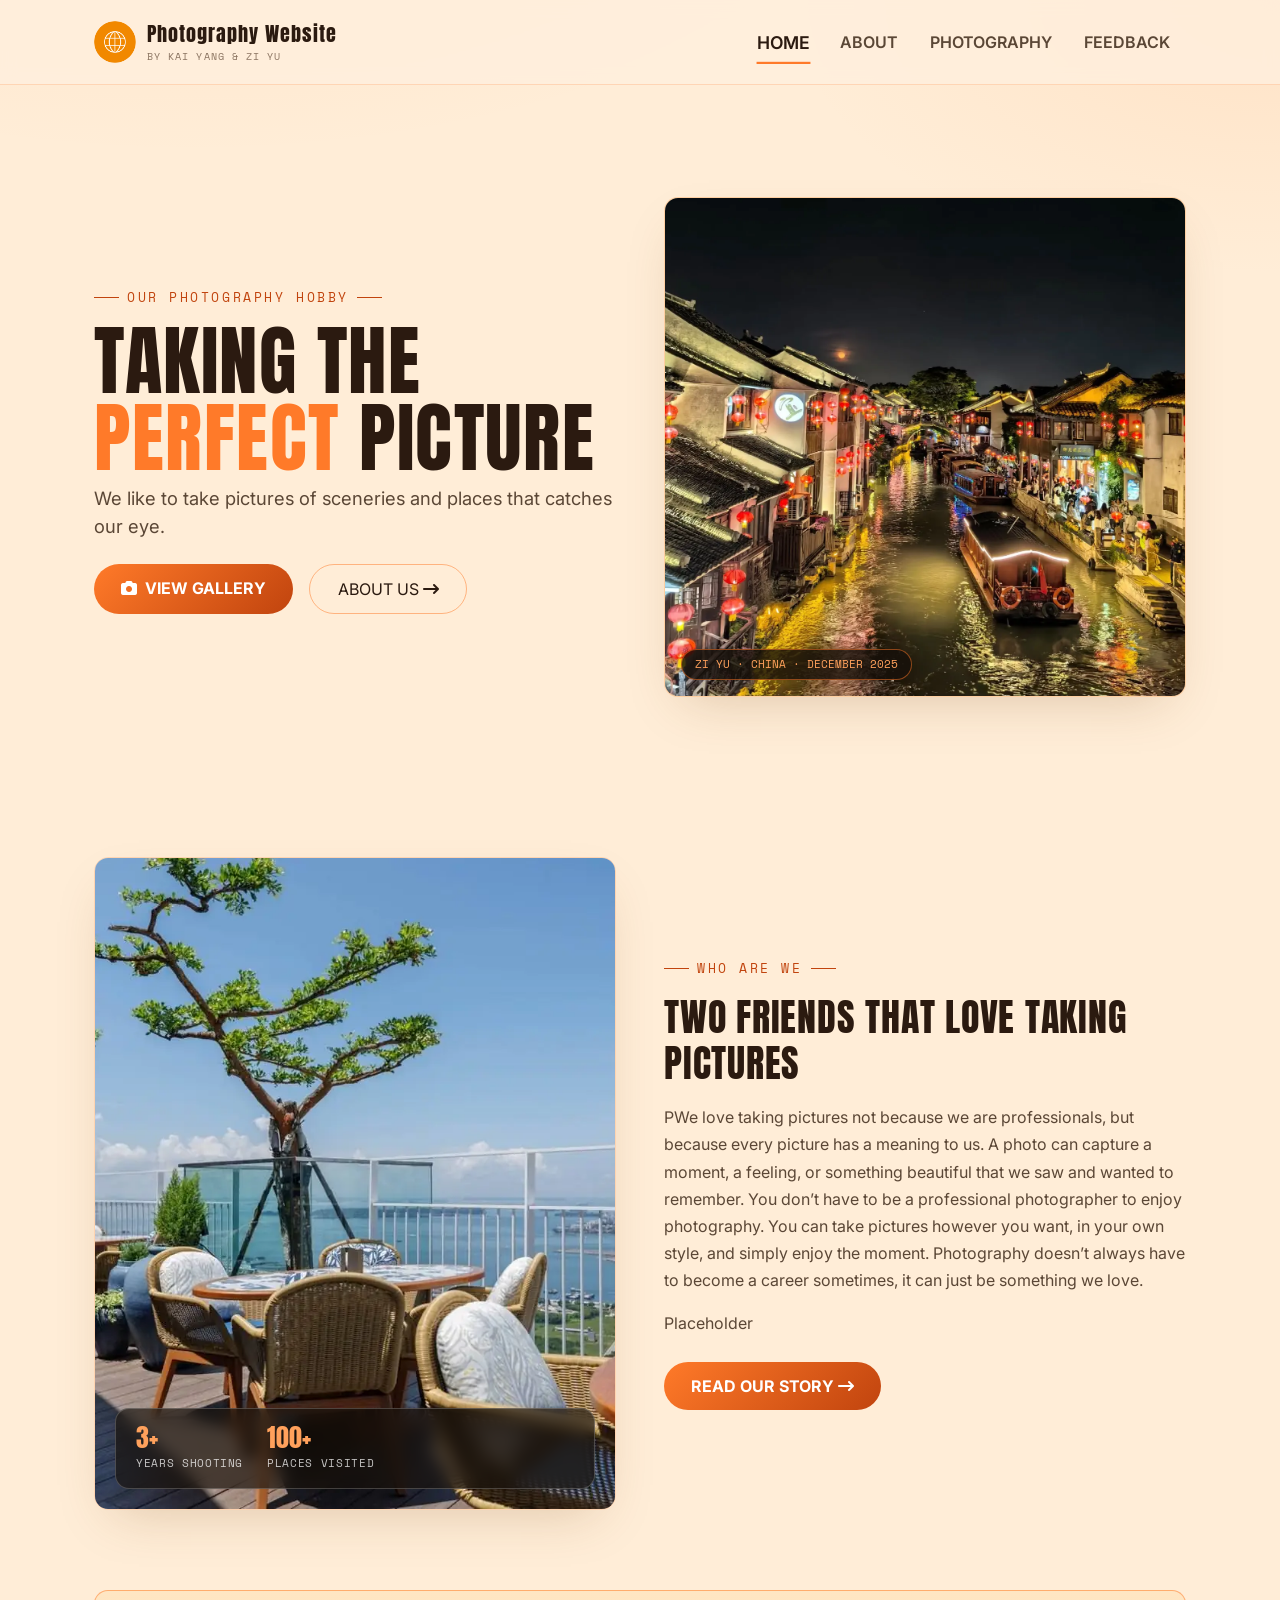
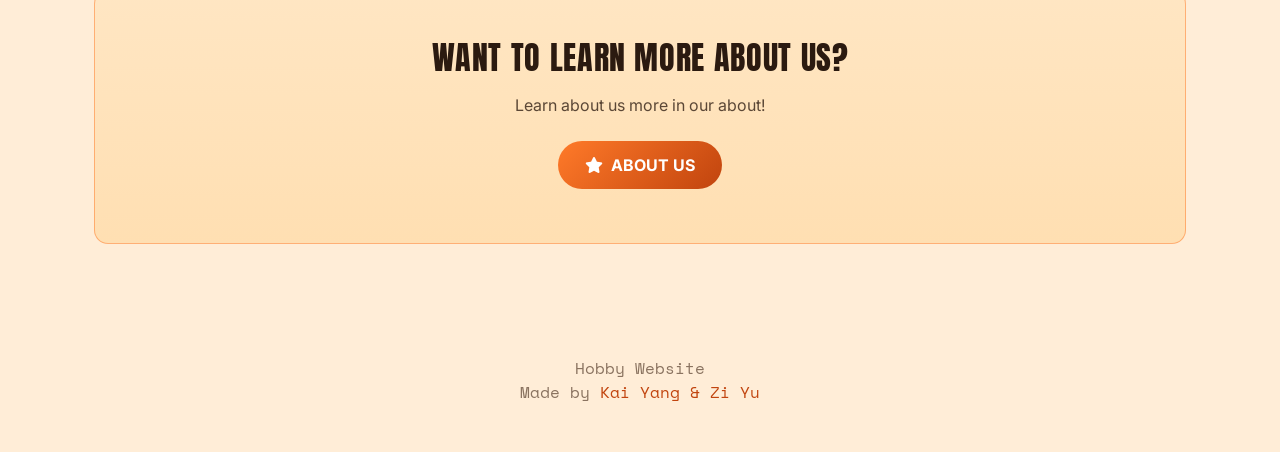
==== index.html @ 24e09120 "Update index.html" ====
<!DOCTYPE html>
<html lang="en">
<head>
<meta charset="UTF-8">
<meta name="viewport" content="width=device-width, initial-scale=1.0">
<title>Photography Website - Home</title>

<link rel="preconnect" href="https://fonts.googleapis.com">
<link href="https://fonts.googleapis.com/css2?family=Anton&family=Inter:wght@400;500;600;700&family=Space+Mono:wght@400;700&display=swap" rel="stylesheet">
<link rel="stylesheet" href="https://cdn.jsdelivr.net/npm/bootstrap@5.3.3/dist/css/bootstrap.min.css">
<link rel="stylesheet" href="https://cdnjs.cloudflare.com/ajax/libs/font-awesome/6.5.1/css/all.min.css">
<link rel="stylesheet" href="css/style.css">
<link rel="icon" href="./images/icon.png">
<script src="https://cdn.jsdelivr.net/npm/bootstrap@5.3.3/dist/js/bootstrap.bundle.min.js"></script>
<script src="./js/main.js"></script>
</head>
<body>
    <nav class="navbar navbar-expand-lg topnav">
        <div class="container">
            <a class="navbar-brand title" href="index.html">
                <img class="nav_logo" src="./images/icon.png" alt="Hobby Website">
                <span>Photography Website<span class="subtitle">by Kai Yang &amp; Zi Yu</span></span>
            </a>
            <button class="navbar-toggler collapsed" type="button" aria-label="Toggle navigation">
                <span></span>
                <span></span>
                <span></span>
            </button>
            <div class="navbar-collapse" id="navMenu">
                <ul class="navbar-nav ms-auto">
                    <li class="nav-item"><a class="nav-link topnav-link" href="index.html">Home</a></li>
                    <li class="nav-item"><a class="nav-link topnav-link" href="about.html">About</a></li>
                    <li class="nav-item"><a class="nav-link topnav-link" href="photography.html">Photography</a></li>
                    <li class="nav-item"><a class="nav-link topnav-link" href="feedback.html">Feedback</a></li>
                </ul>
            </div>
        </div>
    </nav>
    <header class="main">
        <div class="container">
            <div class="row align-items-center g-5">
                <div class="col-lg-6 reveal">
                    <span class="eyebrow">Our photography Hobby</span>
                    <h1 class="main-title">Taking the<br><span class="accent">perfect</span> picture</h1>
                    <p class="intro">We like to take pictures of sceneries and places that catches our eye.</p>
                    <div class="d-flex flex-wrap gap-3 mt-4 justify-content-center justify-content-lg-start">
                        <a href="photography.html" class="btn-glow"><i class="fa-solid fa-camera me-2"></i>View Gallery</a>
                        <a href="about.html" class="btn-outline-glow">About Us <i class="fa-solid fa-arrow-right-long"></i></a>
                    </div>
                </div>
                <div class="col-lg-6 reveal">
                    <div class="main-image" data-tag="Zi Yu &middot; China &middot; December 2025">
                        <img src="./images/Urban/ChineseCanalTown.webp" alt="Chinese Canal Town">
                    </div>
                </div>
            </div>
        </div>
    </header>
    <section class="section" id="about">
        <div class="container">
            <div class="row align-items-center g-5">
                <div class="col-lg-6 order-2 order-lg-1 reveal">
                    <div class="about-photo">
                        <img src="./images/Urban/LavoRestaurantSeaside.webp" alt="Lavo Restraunt Seaside View">
                        <div class="duo-card">
                            <div>
                                <div class="duo-num">3+</div>
                                <div class="duo-label">Years shooting</div>
                            </div>
                            <div>
                                <div class="duo-num">100+</div>
                                <div class="duo-label">Places visited</div>
                            </div>
                        </div>
                    </div>
                </div>
                <div class="col-lg-6 order-1 order-lg-2 reveal">
                    <span class="eyebrow">Who Are We</span>
                    <h2 class="about-heading">Two friends that love taking pictures</h2>
                    <p class="text-dim">PWe love taking pictures not because we are professionals, but because every picture has a meaning to us. A photo can capture a moment, a feeling, or something beautiful that we saw and wanted to remember. You don’t have to be a professional photographer to enjoy photography. You can take pictures however you want, in your own style, and simply enjoy the moment. Photography doesn’t always have to become a career sometimes, it can just be something we love.</p>
                    <p class="text-dim">Placeholder</p>
                    <a href="about.html" class="btn-glow">Read Our Story <i class="fa-solid fa-arrow-right-long"></i></a>
                </div>
            </div>
        </div>
    </section>
    <section class="section pt-0">
        <div class="container">
            <div class="gallery-box p-5 text-center reveal" style="border-color:var(--border-strong)">
                <h2 class="mb-3">Want to learn more about us?</h2>
                <p class="text-dim mb-4">Learn about us more in our about!</p>
                <a href="about.html" class="btn-glow"><i class="fa-solid fa-star me-2"></i>About us</a>
            </div>
        </div>
    </section>
    <div class="credit-line">Hobby Website<br>Made by <span class="accent">Kai Yang &amp; Zi Yu</span></div>
</body>
</html>
---- css/style.css ----
:root{
    --bg:#ffedd7;
    --surface:#ffe6c3;
    --surface-2:#ffdfb2;
    --text:#2b1a10;
    --text-dim:#5b4736;
    --text-faint:#8a7360;
    --orange:#ff7a29;
    --orange-light:#ffa15c;
    --orange-deep:#c1440e;
    --border:rgba(255,122,41,0.22);
    --border-strong:rgba(255,122,41,0.5);
    --shadow:0 20px 50px -20px rgba(120,70,20,.25);
    --radius:14px;
    --ease:cubic-bezier(.2,.8,.2,1);
}

*{
    box-sizing:border-box;
}

::selection{
    background:var(--orange);
    color:#fff;
}

html{
    scroll-behavior:smooth;
}

body{
    background:
        radial-gradient(1200px 600px at 15% -10%, rgba(255,122,41,.10), transparent 60%),
        radial-gradient(900px 500px at 100% 0%, rgba(255,161,92,.14), transparent 55%),
        var(--bg);
    color:var(--text);
    font-family:'Inter',sans-serif;
    min-height:100vh;
    overflow-x:hidden;
}

h1,h2,h3{
    font-family:'Anton',sans-serif;
    text-transform:uppercase;
    letter-spacing:.02em;
}

a{
    color:var(--orange-deep);
    text-decoration:none;
}

a:hover{
    color:var(--orange);
}

.text-dim{
    color:var(--text-dim);
}

.accent{
    color:var(--orange);
    display:inline-block;
    transition:transform 0.3s ease;
}

.accent:hover{
    transform:scale(1.1);
}

.eyebrow{
    font-family:'Space Mono',monospace;
    color:var(--orange-deep);
    font-size:.8rem;
    letter-spacing:.2em;
    text-transform:uppercase;
    display:inline-flex;
    align-items:center;
    gap:.5rem;
    margin-bottom:1rem;
}

.eyebrow::before,
.eyebrow::after{
    content:"";
    width:25px;
    height:1px;
    background:var(--orange-deep);
}

.text-faint{
    color:var(--text-faint);
}

.topnav{
    background:rgba(255, 239, 222, 0.8);
    backdrop-filter:blur(7.5px);
    border-bottom:1px solid var(--border);
    padding:.9rem 0;
    position:sticky;
    top:0;
    z-index:1000;
    transition:box-shadow 0.45s ease;
}

.title{
    display:flex;
    align-items:center;
    gap:.7rem;
    color:var(--text)!important;
    font-family:'Anton',sans-serif;
    letter-spacing:.05em;
}

.subtitle{
    display:block;
    font-family:'Space Mono',monospace;
    font-size:.65rem;
    color:var(--text-faint);
    text-transform:uppercase;
    letter-spacing:.1em;
}

.nav_logo{
    width:42px;
    height:42px;
    object-fit:contain;
    transition:.3s;
    border-radius:50%;
}

.title:hover .nav_logo{
    transform:rotate(10deg) scale(1.05);
}

.topnav-link{
    color:var(--text-dim)!important;
    text-transform:uppercase;
    font-weight:600;
    position:relative;
    padding:.5rem 1rem !important;
}

.topnav-link::after{
    content:"";
    position:absolute;
    left:1rem;
    right:1rem;
    bottom:0;
    height:2px;
    background:var(--orange);
    transform:scaleX(0);
    transform-origin:left;
    transition:.3s;
}

.topnav-link:hover{
    color:var(--text)!important;
}

.topnav-link:hover::after,
.topnav-link.active::after{
    transform:scaleX(1);
}

.topnav-link.active{
    color:var(--text)!important;
    transform:scale(1.1);
}

.navbar-toggler{
    position:relative;
    width:28px;
    height:28px;
    padding:0;
    background:transparent;
    border:none;
    box-shadow:none!important;
    outline:none!important;
}

.navbar-toggler:focus,
.navbar-toggler:active{
    box-shadow:none!important;
    outline:none!important;
}

.navbar-toggler span{
    position:absolute;
    left:0;
    width:100%;
    height:3px;
    background:var(--orange-deep);
    border-radius:999px;
    transition:all .3s var(--ease);
}

.navbar-toggler span:nth-child(1){
    top:5px;
}

.navbar-toggler span:nth-child(2){
    top:12px;
}

.navbar-toggler span:nth-child(3){
    top:19px;
}

.navbar-toggler:not(.collapsed) span:nth-child(1){
    transform:translateY(7px) rotate(45deg);
}

.navbar-toggler:not(.collapsed) span:nth-child(2){
    opacity:0;
}

.navbar-toggler:not(.collapsed) span:nth-child(3){
    transform:translateY(-7px) rotate(-45deg);
}

.main{
    padding:7rem 0 5rem;
}

.container{
    padding-left:1.5rem;
    padding-right:1.5rem;
}

.main-title{
    font-size:clamp(2.8rem,6vw,5rem);
    line-height:1;
}

.intro{
    font-size:1.15rem;
    color:var(--text-dim);
    max-width:35rem;
}

.main-image{
    position:relative;
    overflow:hidden;
    border-radius:var(--radius);
    border:1px solid var(--border);
    box-shadow:var(--shadow);
    text-align:center;
    background:var(--surface);
}

.main-image img{
    width:100%;
    height:auto;
    max-height:70vh;
    object-fit:cover;
    display:block;
    transition:transform 1.2s var(--ease);
}

.main-image:hover img{
    transform:scale(1.05);
}

.main-image::after{
    content:attr(data-tag);
    position:absolute;
    left:1rem;
    bottom:1rem;
    padding:.4rem .8rem;
    background:rgba(23,17,11,.8);
    border:1px solid var(--border-strong);
    border-radius:999px;
    color:var(--orange-light);
    font-family:'Space Mono',monospace;
    text-transform:uppercase;
    font-size:.7rem;
}

.btn-glow{
    background:linear-gradient(135deg,var(--orange),var(--orange-deep));
    color:#fff;
    font-weight:700;
    border:none;
}

.btn-glow:hover{
    transform:translateY(-3px);
    box-shadow:0 12px 30px -8px rgba(255,122,41,.45);
    color:#fff;
}

.btn-outline-glow{
    background:transparent;
    border:1px solid var(--border-strong);
    color:var(--text);
}

.btn-outline-glow:hover{
    background:rgba(255,122,41,.1);
    border-color:var(--orange);
    color:var(--orange-deep);
}

.btn-glow,
.btn-outline-glow{
    display:inline-block;
    padding:.75rem 1.7rem;
    border-radius:999px;
    text-transform:uppercase;
    transition:.3s;
    cursor:pointer;
    position:relative;
    overflow:hidden;
}

.section{
    padding:5rem 0;
}

.gallery-box{
    background:linear-gradient(var(--surface),var(--surface-2));
    border:1px solid var(--border);
    border-radius:var(--radius);
}

.reveal{
    opacity:0;
    transform:translateY(30px);
    transition:.7s;
}

.reveal.in{
    opacity:1;
    transform:translateY(0);
}

.credit-line{
    text-align:center;
    padding:2rem 0 3rem;
    font-family:'Space Mono',monospace;
    color:var(--text-faint);
}

.credit-line .accent{
    color:var(--orange-deep);
    display:inline-block;
    transition:transform 0.3s ease;
}

.credit-line .accent:hover{
    transform:scale(1.05);
}

.ripple{
    position:absolute;
    border-radius:50%;
    background:rgba(255,255,255,.6);
    transform:scale(0);
    animation:ripple-anim .6s ease-out;
    pointer-events:none;
}

.about-text p{
    font-size:1rem;
    color:var(--text-dim);
    line-height:1.7;
}

.about-photo{
    position:relative;
    border-radius:var(--radius);
    overflow:hidden;
    border:1px solid var(--border);
    box-shadow:var(--shadow);
    aspect-ratio:4/5;
    max-width:600px;
    margin:0 auto;
}

.collection-item img,
.photo-card-img-wrap img,
.about-photo img{
    width:100%;
    height:100%;
    object-fit:cover;
    display:block;
}

.about-photo img{
    transition:transform 1s var(--ease);
}

.about-photo:hover img{
    transform:scale(1.05);
}

.duo-card{
    position:absolute;
    left:1.25rem;
    right:1.25rem;
    bottom:1.25rem;
    display:flex;
    gap:1.5rem;
    background:rgba(23,17,11,.65);
    backdrop-filter:blur(8px);
    border:1px solid rgba(255,255,255,.2);
    border-radius:var(--radius);
    padding:1rem 1.25rem;
}

.duo-num{
    font-family:'Anton',sans-serif;
    font-size:1.6rem;
    color:var(--orange-light);
    line-height:1;
}

.duo-label{
    font-family:'Space Mono',monospace;
    font-size:.68rem;
    color:rgba(255,255,255,.75);
    text-transform:uppercase;
    letter-spacing:.06em;
    margin-top:.3rem;
}

.about-heading{
    font-size:clamp(1.8rem,3.2vw,2.4rem);
    margin:0 0 1.1rem;
    color:var(--text);
}

#about .text-dim{
    line-height:1.7;
    margin-bottom:1rem;
}

#about .btn-glow{
    margin-top:.5rem;
}

.collection-toolbar{
    display:flex;
    justify-content:space-between;
    align-items:flex-end;
    flex-wrap:wrap;
    gap:1rem;
    margin-bottom:2rem;
}

.collection-heading{
    margin:0;
    font-size:clamp(2rem,4vw,2.8rem);
}

.collection-grid{
    display:grid;
    grid-template-columns:repeat(4,1fr);
    grid-auto-rows:190px;
    gap:1rem;
}

.collection-item{
    position:relative;
    border-radius:var(--radius);
    overflow:hidden;
    border:1px solid var(--border);
    cursor:pointer;
    transition:box-shadow .3s var(--ease), border-color .3s var(--ease);
}

.collection-item:hover{
    box-shadow:var(--shadow);
    border-color:var(--border-strong);
}

.collection-item-tall{
    grid-row:span 2;
}

.collection-item-wide{
    grid-column:span 2;
}

.collection-item img{
    transition:transform .5s var(--ease);
}

.collection-item:hover img{
    transform:scale(1.08);
}

.collection-caption{
    position:absolute;
    inset:0;
    display:flex;
    align-items:flex-end;
    padding:1.1rem;
    background:linear-gradient(to top, rgba(10,7,4,.82), transparent 60%);
    opacity:0;
    transition:opacity .3s var(--ease);
}

.collection-item:hover .collection-caption{
    opacity:1;
}

.collection-caption-title{
    font-family:'Anton',sans-serif;
    font-size:1rem;
    text-transform:uppercase;
    color:#fff;
}

.collection-caption-sub{
    font-family:'Space Mono',monospace;
    font-size:.68rem;
    color:rgba(255,255,255,.7);
    text-transform:uppercase;
    letter-spacing:.06em;
    margin-top:.2rem;
}

.slide_box{
    position:relative;
    overflow:hidden;
    border-radius:var(--radius);
    border:1px solid var(--border);
    box-shadow:var(--shadow);
}

.slide_row{
    display:flex;
    transition:transform .6s var(--ease);
}

.slide_item{
    flex:0 0 100%;
    position:relative;
    cursor:pointer;
}

.slide_img{
    width:100%;
    height:60vh;
    max-height:520px;
    min-height:280px;
    object-fit:cover;
    display:block;
    transition:transform .8s var(--ease);
}

.slide_item:hover .slide_img{
    transform:scale(1.04);
}

.slide_info{
    position:absolute;
    left:0;
    right:0;
    bottom:0;
    padding:2rem 1.5rem 1.5rem;
    background:linear-gradient(to top, rgba(10,7,4,.85), transparent);
}

.slide_info .big_title{
    font-family:'Anton',sans-serif;
    text-transform:uppercase;
}

.slide_btn{
    position:absolute;
    top:50%;
    transform:translateY(-50%);
    width:46px;
    height:46px;
    border-radius:50%;
    border:1px solid rgba(255,255,255,.35);
    background:rgba(23,17,11,.65);
    color:#fff;
    display:flex;
    align-items:center;
    justify-content:center;
    cursor:pointer;
    transition:.25s;
    z-index:5;
}

.slide_btn:hover{
    background:var(--orange);
    color:#fff;
    border-color:var(--orange);
    transform:translateY(-50%) scale(1.08);
}

.prev_btn{ left:1rem; }
.next_btn{ right:1rem; }

.dot_row{
    display:flex;
    justify-content:center;
    gap:.5rem;
    margin-top:1rem;
}

.dot_item{
    width:10px;
    height:10px;
    border-radius:50%;
    border:none;
    background:var(--border-strong);
    cursor:pointer;
    transition:.25s;
    padding:0;
}

.dot_item.active{
    background:var(--orange);
    width:26px;
    border-radius:999px;
}

.ratings-box{
    background:linear-gradient(var(--surface),var(--surface-2));
    border:1px solid var(--border);
    border-radius:var(--radius);
    padding:1.75rem 2rem;
}

.ratings-count{
    font-family:'Space Mono',monospace;
    font-size:.85rem;
    color:var(--text-dim);
    margin-bottom:1.1rem;
}

.ratings-count span{
    color:var(--orange-deep);
    font-weight:700;
}

.rating-chart-row{
    display:flex;
    align-items:center;
    gap:.75rem;
    margin-bottom:.6rem;
}

.rating-chart-label{
    width:52px;
    flex-shrink:0;
    font-family:'Space Mono',monospace;
    font-size:.78rem;
    color:var(--text-dim);
    text-align:right;
}

.rating-chart-track{
    flex:1;
    height:12px;
    background:rgba(255,122,41,.14);
    border-radius:999px;
    overflow:hidden;
}

.rating-chart-fill{
    height:100%;
    background:linear-gradient(90deg,var(--orange-deep),var(--orange));
    border-radius:999px;
    width:0%;
    transition:width .6s var(--ease);
}

.rating-chart-count{
    width:24px;
    flex-shrink:0;
    font-family:'Space Mono',monospace;
    font-size:.78rem;
    color:var(--text-faint);
}

.ratings-empty{
    color:var(--text-faint);
    font-size:.9rem;
    font-style:italic;
}

.ratings-header{
    display:flex;
    justify-content:space-between;
    align-items:center;
    gap:1rem;
    flex-wrap:wrap;
    margin-bottom:1.1rem;
}

.ratings-header .ratings-count{
    margin-bottom:0;
}

.ratings-anim{
    overflow:hidden;
    max-height:0;
    opacity:0;
    transition:max-height .6s var(--ease), opacity .45s ease;
}

.clear-ratings-btn{
    display:inline-flex;
    align-items:center;
    padding:.4rem .9rem;
    border-radius:999px;
    border:1px solid var(--border-strong);
    background:transparent;
    color:var(--text-faint);
    font-family:'Space Mono',monospace;
    font-size:.7rem;
    text-transform:uppercase;
    letter-spacing:.06em;
    cursor:pointer;
    transition:.25s, max-height .3s var(--ease), opacity .45s ease;
    flex-shrink:0;
    overflow:hidden;
    max-height:0;
    opacity:0;
    padding-top:0;
    padding-bottom:0;
    border-width:0;
    pointer-events:none;
}

.clear-ratings-btn:hover{
    background:rgba(255,122,41,.1);
    border-color:var(--orange);
    color:var(--orange-deep);
}

.clear-ratings-btn:active{
    transform:scale(.97);
}

.clear-ratings-btn.is-visible{
    max-height:44px;
    opacity:1;
    padding-top:.4rem;
    padding-bottom:.4rem;
    border-width:1px;
    pointer-events:auto;
}

.filter-row{
    display:flex;
    flex-wrap:wrap;
    justify-content:center;
    gap:.6rem;
}

.filter-btn{
    padding:.55rem 1.3rem;
    border-radius:999px;
    border:1px solid var(--border-strong);
    background:transparent;
    color:var(--text-dim);
    font-family:'Space Mono',monospace;
    font-size:.75rem;
    text-transform:uppercase;
    letter-spacing:.08em;
    cursor:pointer;
    transition:transform .25s var(--ease), background .25s var(--ease), border-color .25s var(--ease), color .25s var(--ease);
    position:relative;
    overflow:hidden;
}

.filter-btn:hover{
    background:rgba(255,122,41,.1);
    border-color:var(--orange);
    color:var(--orange-deep);
    transform:translateY(-2px);
}

.filter-btn:active{
    transform:translateY(0) scale(.96);
}

.filter-btn.active{
    background:linear-gradient(135deg,var(--orange),var(--orange-deep));
    border-color:var(--orange);
    color:#fff;
    transform:scale(1.05);
}

#galleryGrid > .col-sm-6{
    transition:opacity .35s var(--ease), transform .35s var(--ease);
}

#galleryGrid > .col-sm-6.filter-hide{
    opacity:0;
    transform:scale(.85);
}

#galleryGrid > .col-sm-6.filter-hidden{
    display:none;
}

.photo-grid-title{
    margin-bottom:2rem;
}

.photo-card{
    background:var(--surface);
    border:1px solid var(--border);
    border-radius:var(--radius);
    overflow:hidden;
    cursor:pointer;
    transition:transform .3s var(--ease), box-shadow .3s var(--ease), border-color .3s var(--ease);
    height:100%;
}

.photo-card:hover{
    transform:translateY(-6px);
    box-shadow:var(--shadow);
    border-color:var(--border-strong);
}

.photo-card-img-wrap{
    position:relative;
    aspect-ratio:4/3;
    overflow:hidden;
}

.photo-card-img-wrap img{
    transition:transform .5s var(--ease);
}

.photo-card:hover .photo-card-img-wrap img{
    transform:scale(1.08);
}

.photo-card-body{
    padding:1rem 1.1rem 1.1rem;
}

.photo-card-title{
    font-family:'Anton',sans-serif;
    font-size:1.02rem;
    letter-spacing:.02em;
    margin-bottom:.15rem;
}

.photo-card-sub{
    font-family:'Space Mono',monospace;
    font-size:.72rem;
    color:var(--text-faint);
}

.star-row{
    display:flex;
    align-items:center;
    gap:.3rem;
    margin-top:.7rem;
    padding-top:.7rem;
    border-top:1px dashed var(--border);
}

.star-row i{
    color:rgba(255,122,41,.32);
    cursor:pointer;
    font-size:1.05rem;
    transition:.2s;
}

.star-row i:hover{
    transform:scale(1.25);
    color:var(--orange-light);
}

.star-row i.filled{
    color:var(--orange);
}

.star-row .rating-note{
    margin-left:.35rem;
    font-family:'Space Mono',monospace;
    font-size:.68rem;
    color:var(--text-faint);
}

.popup-dialog{
    width:fit-content;
    max-width:90vw;
}

.popup-content{
    background:var(--surface);
    border:1px solid var(--border-strong);
    border-radius:var(--radius);
    color:var(--text);
    overflow:hidden;
    min-width:min(320px,90vw);
}

.popup-img-wrap{
    position:relative;
}

.popup-img-wrap img {
    width:auto;
    height:auto;
    max-height:65vh;
    object-fit:cover;
    display:block;
    margin:0 auto;
}

.popup-close{
    position:absolute;
    top:.9rem;
    right:.9rem;
    width:38px;
    height:38px;
    border-radius:50%;
    border:none;
    background:rgba(10,7,4,.6);
    color:#fff;
    display:flex;
    align-items:center;
    justify-content:center;
    cursor:pointer;
    font-size:1.1rem;
    transition:.25s;
}

.popup-close:hover{
    background:var(--orange);
    color:#fff;
}

.popup-body{
    padding:1.5rem 1.75rem 1.75rem;
}

.popup-location{
    font-family:'Space Mono',monospace;
    color:var(--orange-deep);
    font-size:.78rem;
    letter-spacing:.14em;
    text-transform:uppercase;
    display:flex;
    align-items:center;
    gap:.4rem;
    margin-bottom:.6rem;
}

.popup-title{
    font-family:'Anton',sans-serif;
    font-size:1.7rem;
    text-transform:uppercase;
    margin-bottom:.6rem;
}

.popup-desc{
    color:var(--text-dim);
    font-size:.95rem;
    line-height:1.6;
    margin-bottom:1.1rem;
    padding-bottom:1.1rem;
    border-bottom:1px solid var(--border);
}

.popup-meta{
    display:flex;
    justify-content:space-between;
    font-family:'Space Mono',monospace;
    font-size:.78rem;
    color:var(--text-faint);
}

.popup-location-row{
    display:flex;
    flex-wrap:wrap;
    justify-content:space-between;
    align-items:center;
    gap:.5rem;
    margin-bottom:.6rem;
}

.popup-location-row .popup-location{
    margin-bottom:0;
    min-width:0;
    overflow:hidden;
    text-overflow:ellipsis;
    white-space:nowrap;
}

.popup-maps-link{
    display:inline-flex;
    align-items:center;
    gap:.35rem;
    font-family:'Space Mono',monospace;
    font-size:.72rem;
    text-transform:uppercase;
    letter-spacing:.06em;
    color:var(--orange-deep);
    border:1px solid var(--border-strong);
    border-radius:999px;
    padding:.3rem .7rem;
    transition:.25s;
    flex-shrink:0;
    white-space:nowrap;
}

.popup-maps-link:hover{
    background:rgba(255,122,41,.1);
    border-color:var(--orange);
    color:var(--orange);
}

.modal-backdrop.show{
    opacity:1;
    background:rgba(20,12,6,.78);
    backdrop-filter:blur(10px);
    -webkit-backdrop-filter:blur(10px);
}

.modal-dialog.popup-dialog{
    margin-right:auto !important;
    margin-left:auto !important;
}

.form-label{
    font-family:'Space Mono',monospace;
    font-size:.72rem;
    letter-spacing:.12em;
    text-transform:uppercase;
    color:var(--text-dim);
    margin-bottom:.5rem;
    display:block;
}

.form-control{
    background:#ffffff;
    border:1px solid var(--border);
    color:var(--text);
    border-radius:10px;
    padding:.75rem 1rem;
    width:100%;
}

.form-control::placeholder{
    color:var(--text-faint);
}

.form-control:focus{
    outline:none;
    border-color:var(--orange);
    box-shadow:0 0 0 .2rem rgba(255,122,41,.18);
}

.form-control.is-invalid{
    border-color:#d9483c;
}

.form-control.is-valid{
    border-color:#2f9e5c;
}

.field-error{
    display:none;
    color:#d9483c;
    font-size:.82rem;
    margin-top:.4rem;
}

.field-error.show{
    display:block;
}

.dropdown-box{
    position:relative;
}

.dropdown-btn{
    width:100%;
    text-align:left;
    background:#ffffff;
    border:1px solid var(--border);
    color:var(--text-faint);
    border-radius:10px;
    padding:.75rem 1rem;
    display:flex;
    justify-content:space-between;
    align-items:center;
    cursor:pointer;
}

.dropdown-btn.filled{
    color:var(--text);
}

.dropdown-btn i{
    transition:.25s;
    color:var(--orange-deep);
}

.dropdown-btn.is-invalid{
    border-color:#d9483c;
}

.dropdown-btn.is-valid{
    border-color:#2f9e5c;
}

.dropdown-box.open .dropdown-btn i{
    transform:rotate(90deg);
}

.dropdown-menu{
    position:absolute;
    left:0;
    right:0;
    top:calc(100% + .4rem);
    background:var(--surface-2);
    border:1px solid var(--border-strong);
    border-radius:10px;
    box-shadow:var(--shadow);
    overflow:hidden;
    z-index:20;
    display:block;
    opacity:0;
    visibility:hidden;
    pointer-events:none;
    transform:translateY(-10px);
    transition:opacity .3s ease, transform .3s ease, visibility .3s ease;
}

.dropdown-box.open .dropdown-menu{
    opacity:1;
    visibility:visible;
    pointer-events:auto;
    transform:translateY(0);
}

.dropdown-item{
    padding:.7rem 1rem;
    cursor:pointer;
    font-size:.92rem;
    transition:.2s;
}

.dropdown-item:hover{
    background:rgba(255,122,41,.16);
    color:var(--orange-deep);
}

.dropdown-item.selected{
    color:var(--orange-deep);
    font-weight:600;
}

.dropdown-others{
    overflow:hidden;
    max-height:0;
    opacity:0;
    transform:translateY(-6px);
    transition:max-height .4s var(--ease), opacity .35s ease, transform .35s var(--ease), margin-top .4s var(--ease);
    margin-top:0;
    padding:.25rem;
    margin-left:-.25rem;
    margin-right:-.25rem;
    width:calc(100% + .5rem);
}

.dropdown-others.is-visible{
    max-height:90px;
    opacity:1;
    transform:translateY(0);
    margin-top:.6rem;
}

#fbTopicOther:invalid{
    box-shadow:none;
    border-color:var(--border);
}

#fbTopicOther.is-valid:focus{
    box-shadow:0 0 0 .2rem rgba(47,158,92,.18);
    border-color:#2f9e5c;
}

#fbTopicOther.is-valid{
    border-color:#2f9e5c;
}

#fbTopicOther:focus:invalid{
    border-color:var(--orange);
    box-shadow:0 0 0 .2rem rgba(255,122,41,.18);
}

.rating-picker{
    display:flex;
    gap:.5rem;
}

.rating-picker i{
    font-size:1.8rem;
    color:rgba(255,122,41,.3);
    cursor:pointer;
    transition:.2s;
}

.rating-picker i:hover{
    color:var(--orange-light);
    transform:scale(1.2);
}

.rating-picker i.filled{
    color:var(--orange);
}

#fbMessage{
    min-height:17.5vh;
}

.row.justify-content-center > .col-lg-7{
    min-width:0;
}

.ticket{
    background:linear-gradient(var(--surface),var(--surface-2));
    border:1px dashed var(--border-strong);
    border-radius:var(--radius);
    padding:2.5rem;
    min-width:0;
    width:95%;
    margin: 5% auto 5% auto;
}

.ticket-stamp{
    display:inline-flex;
    align-items:center;
    justify-content:center;
    width:86px;
    height:86px;
    border:3px solid var(--orange);
    border-radius:50%;
    transform:rotate(-12deg);
    color:var(--orange-deep);
    font-family:'Anton',sans-serif;
    font-size:.9rem;
    text-align:center;
    line-height:1.1;
}

.detail-table{
    width:100%;
    max-width:100%;
    min-width:0;
    table-layout:fixed;
    border-collapse:collapse;
    border-spacing:0;
}

.detail-table td{
    padding:.4rem 0;
    font-size:.92rem;
    vertical-align:top;
    line-height:1.4;
    min-width:0;
    overflow-wrap:anywhere;
}

.detail-table .detail-icon{
    width:1.2rem;
    color:var(--orange-deep);
    padding-right:.6rem;
}

.detail-table .detail-label{
    color:var(--text-faint);
    font-family:'Space Mono',monospace;
    font-size:.7rem;
    text-transform:uppercase;
    letter-spacing:.1em;
    width:6.5rem;
    padding-right:.6rem;
    white-space:nowrap;
}

.lost-wrap{
    padding:6rem 0 5rem;
    text-align:center;
}

.polaroid{
    display:inline-block;
    background:#fff8ec;
    border:1px solid var(--border);
    border-radius:6px;
    padding:1rem 1rem 2.2rem;
    box-shadow:var(--shadow);
    transform:rotate(-6deg);
    transition:transform .4s var(--ease);
    margin-bottom:2.5rem;
}

.polaroid:hover{
    transform:rotate(-2deg) scale(1.03);
}

.polaroid-frame{
    width:220px;
    height:220px;
    background:linear-gradient(135deg, var(--surface-2), var(--surface));
    border:1px dashed var(--border-strong);
    border-radius:4px;
    display:flex;
    align-items:center;
    justify-content:center;
    color:var(--orange);
    position:relative;
    overflow:hidden;
}

.polaroid-frame i{
    font-size:3.5rem;
    opacity:.5;
}

.polaroid-caption{
    font-family:'Space Mono',monospace;
    font-size:.75rem;
    color:var(--text-faint);
    text-transform:uppercase;
    letter-spacing:.08em;
    margin-top:1rem;
    text-align:center;
}

.lost-title{
    font-size:clamp(2.2rem,5vw,3.4rem);
    line-height:1.05;
    margin-bottom:1rem;
}

.lost-sub{
    font-size:1.1rem;
    color:var(--text-dim);
    max-width:32rem;
    margin:0 auto 2.5rem;
}

@keyframes ripple-anim{
    to{
        transform:scale(3.2);
        opacity:0;
    }
}

@media (prefers-reduced-motion:reduce){
    *{
        animation-duration:.001ms!important;
        transition-duration:.001ms!important;
        scroll-behavior:auto!important;
    }
}

@media (min-width:992px){
    .popup-dialog{
        max-width:80vw;
    }

    .ticket{
        max-width:45%;
        margin: 1% auto 1% auto;
    }
}

@media (max-width:992px){
    .main{
        padding:5rem 0 3rem;
        text-align:center;
    }

    .intro{
        margin:auto;
        max-width:25rem;
    }

    .section{
        padding:3rem 0;
    }

    .main-image img{
        height:280px;
    }

    .slide_img{
        height:45vh;
    }

    .popup-title{
        font-size:1.35rem;
    }

    .navbar-collapse {
        position:fixed;
        top:0;
        left:0;
        width:100%;
        height:100dvh;
        max-height:100dvh;
        display:flex !important;
        flex-direction:column;
        justify-content:flex-start;
        align-items:center;
        padding-top:110px;
        overflow-y:auto;
        -webkit-overflow-scrolling:touch;
        background:
            radial-gradient(1200px 600px at 15% -10%, rgba(255,122,41,.10), transparent 60%),
            radial-gradient(900px 500px at 100% 0%, rgba(255,161,92,.14), transparent 55%),
            var(--bg);
        opacity:0;
        visibility:hidden;
        pointer-events:none;
        transition:opacity .2s ease, visibility .2s ease;
        z-index:999;
    }

    .navbar-collapse.open {
        opacity:1;
        visibility:visible;
        pointer-events:auto;
    }

    .navbar-collapse.collapse {
        display:flex !important;
    }

    .collapsing {
        height:100vh !important;
        display:flex !important;
        flex-direction:column;
        opacity:0;
        visibility:hidden;
        pointer-events:none;
        transition:none !important;
    }

    .navbar-nav {
        width:100%;
        align-items:center;
        gap:1.5rem;
    }

    .navbar-nav .nav-item {
        width:100%;
        text-align:center;
    }

    .navbar-nav .topnav-link {
        display:inline-block;
        font-size:1.6rem;
        padding:.75rem 2rem !important;
    }

    .title,
    .navbar-toggler {
        position:relative;
        z-index:1001;
    }

    .duo-card{
        flex-direction:column;
        gap:.6rem;
    }

    #about{
        text-align:center;
    }

    #about .eyebrow{
        justify-content:center;
    }

    #about .about-photo{
        margin:0 auto 2rem;
    }

    .collection-toolbar{
        justify-content:center;
        text-align:center;
        flex-direction:column;
        align-items:center;
    }

    .collection-toolbar .eyebrow{
        justify-content:center;
    }

    .collection-grid{
        grid-template-columns:repeat(2,1fr);
        grid-auto-rows:160px;
    }

    .collection-item-wide{
        grid-column:span 2;
    }

    .collection-item-tall{
        grid-column:span 2;
        grid-row:span 2;
    }
}

@media (max-width:400px){
    .btn-glow,
    .btn-outline-glow{
        padding:.6rem 1.1rem;
        font-size:.9rem;
    }

    .ticket .btn-glow,
    .ticket .btn-outline-glow{
        margin:auto;
        padding:.6rem 1.1rem;
        font-size:.7rem;
    }

    .lost-wrap .btn-glow,
    .lost-wrap .btn-outline-glow{
        margin:auto;
        padding:1rem 1.1rem;
        font-size:.8rem;
    }

    .main,
    .section,
    .lost-wrap{
        padding-bottom:.9rem;
        padding-top:.9rem;
    }

    .d-flex.flex-wrap.gap-3{
        gap:.6rem !important;
    }

    .intro{
        max-width:20rem;
    }

    .polaroid-frame{
        width:170px;
        height:170px;
    }
    .polaroid-frame i{
        font-size:2.6rem;
    }
}
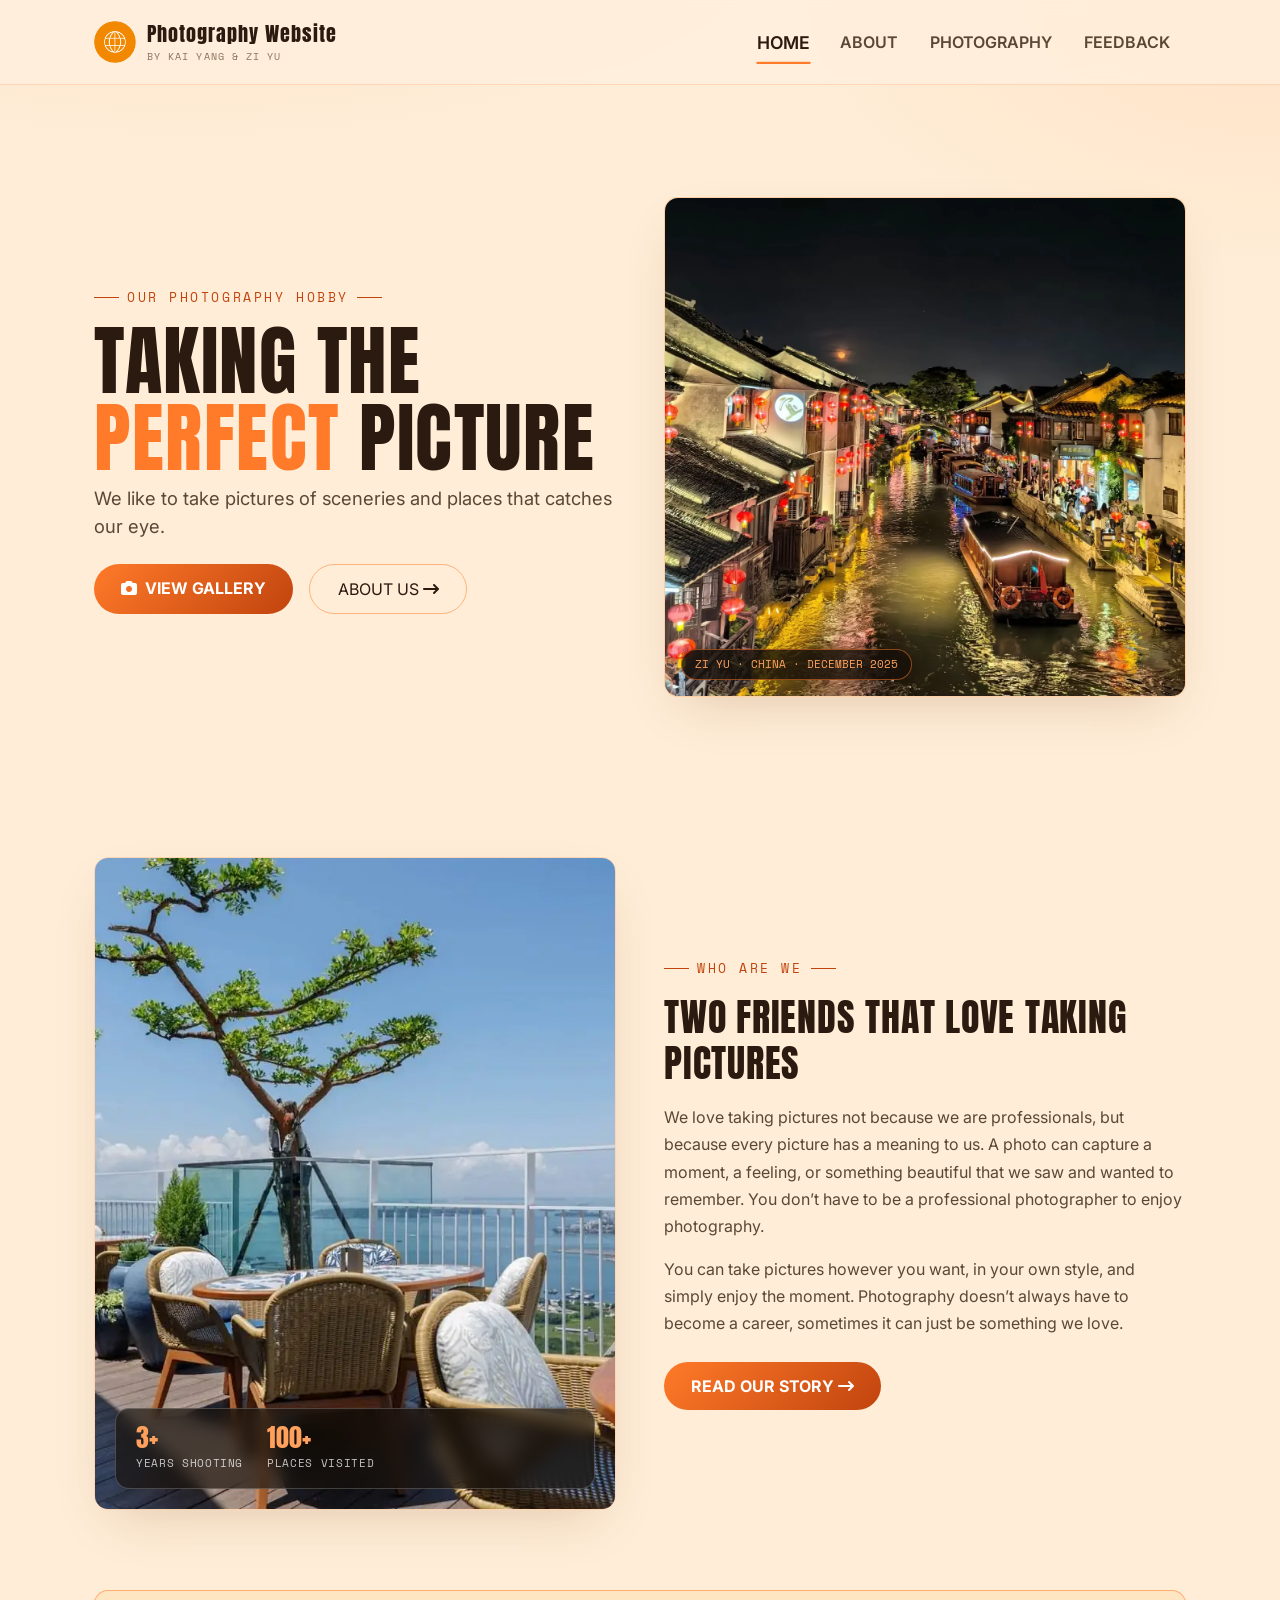
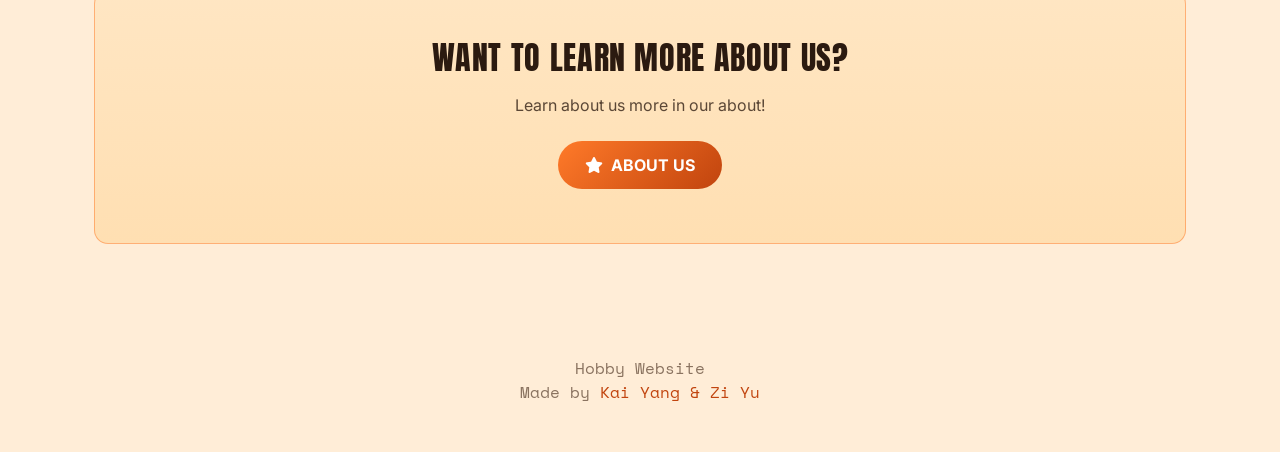
==== commit 36d1a526: "Added text descriptions for index" ====
--- a/index.html
+++ b/index.html
@@ -77,8 +77,8 @@
                 <div class="col-lg-6 order-1 order-lg-2 reveal">
                     <span class="eyebrow">Who Are We</span>
                     <h2 class="about-heading">Two friends that love taking pictures</h2>
-                    <p class="text-dim">PWe love taking pictures not because we are professionals, but because every picture has a meaning to us. A photo can capture a moment, a feeling, or something beautiful that we saw and wanted to remember. You don’t have to be a professional photographer to enjoy photography. You can take pictures however you want, in your own style, and simply enjoy the moment. Photography doesn’t always have to become a career sometimes, it can just be something we love.</p>
-                    <p class="text-dim">Placeholder</p>
+                    <p class="text-dim">We love taking pictures not because we are professionals, but because every picture has a meaning to us. A photo can capture a moment, a feeling, or something beautiful that we saw and wanted to remember. You don’t have to be a professional photographer to enjoy photography.</p>
+                    <p class="text-dim">You can take pictures however you want, in your own style, and simply enjoy the moment. Photography doesn’t always have to become a career, sometimes it can just be something we love.</p>
                     <a href="about.html" class="btn-glow">Read Our Story <i class="fa-solid fa-arrow-right-long"></i></a>
                 </div>
             </div>
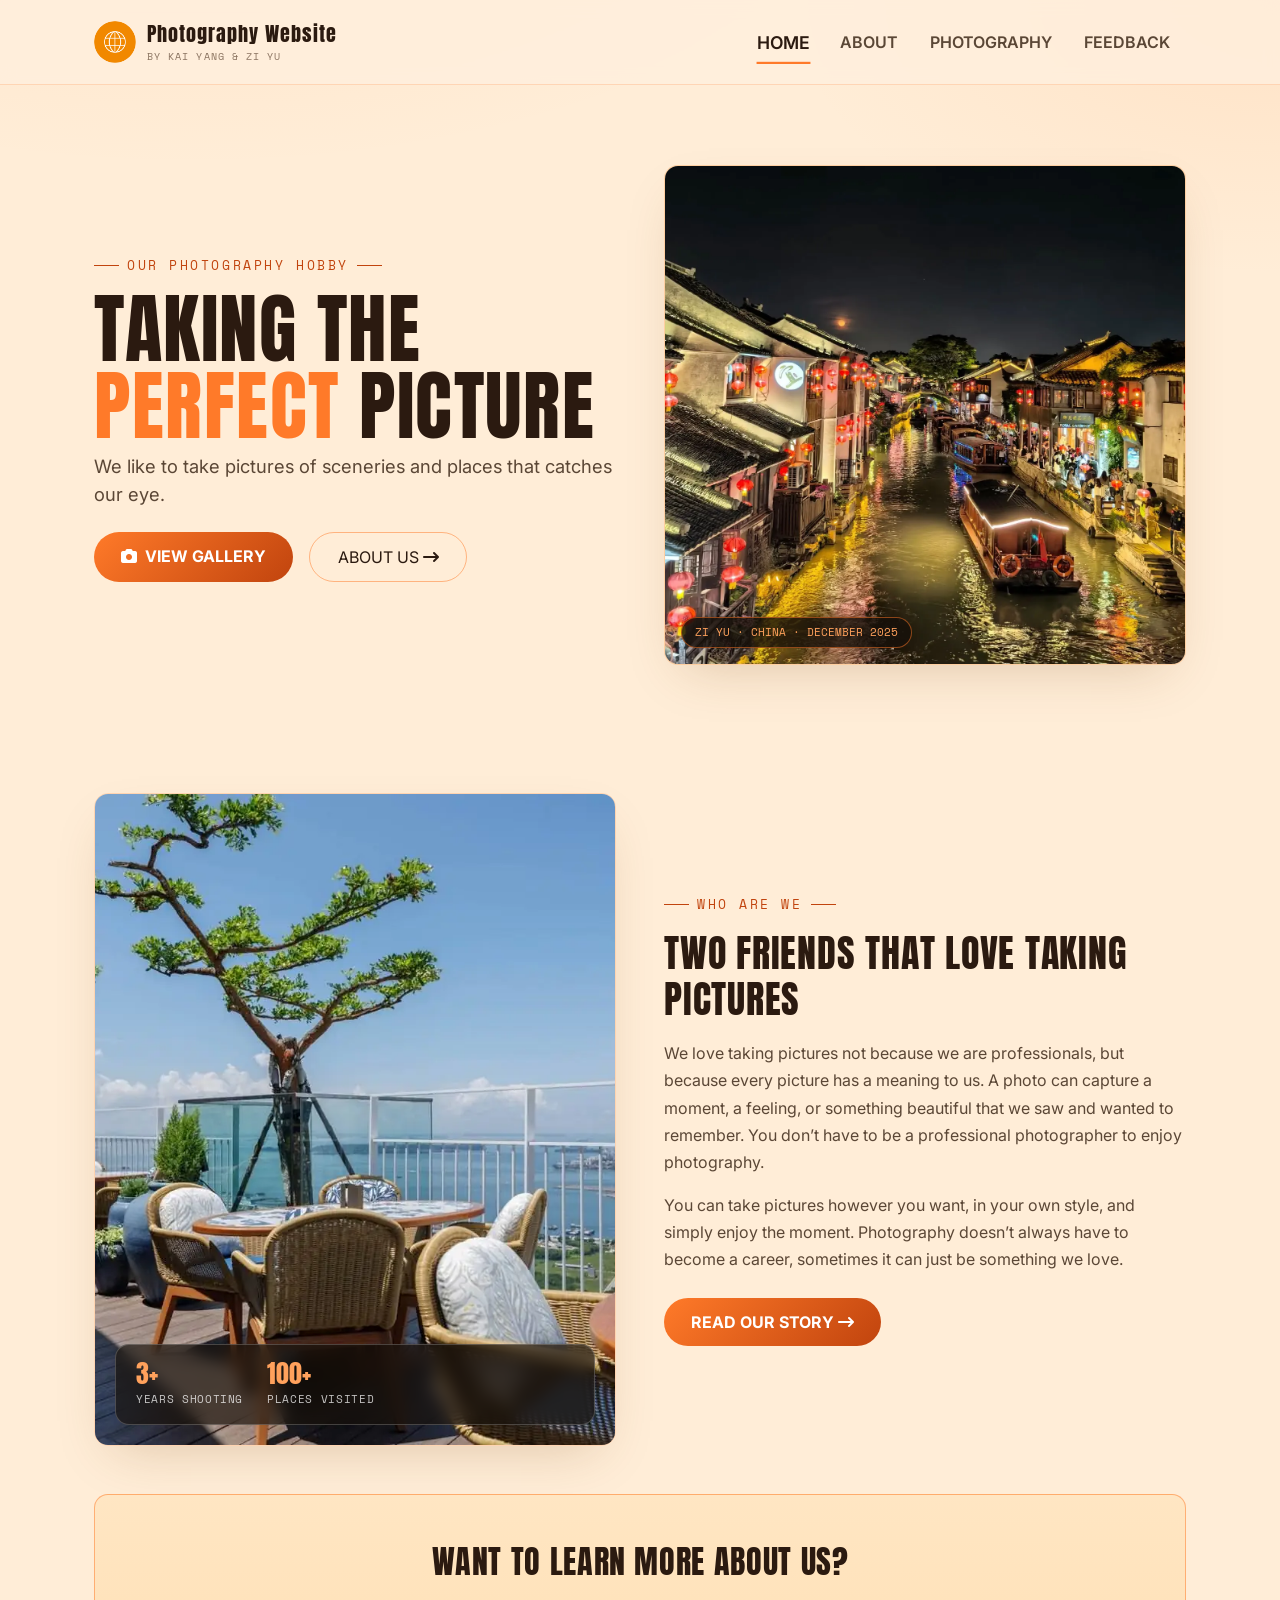
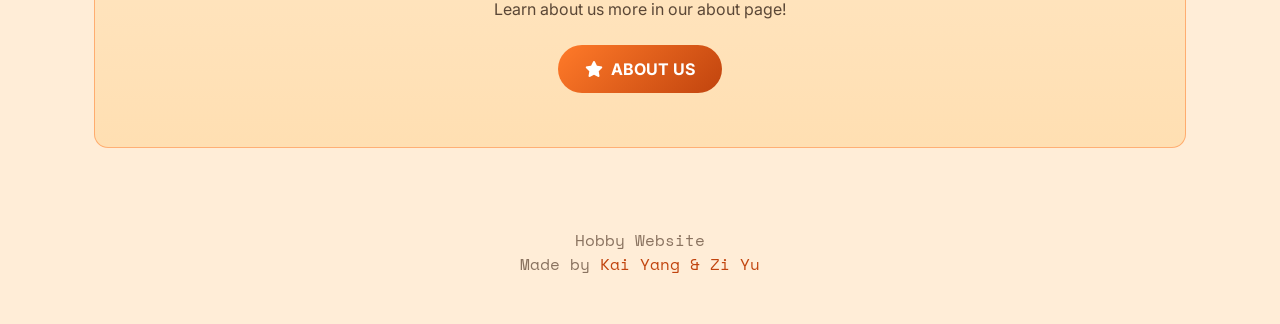
==== commit 86a47a48: "Changed styles & rearranged images" ====
--- a/index.html
+++ b/index.html
@@ -88,11 +88,11 @@
         <div class="container">
             <div class="gallery-box p-5 text-center reveal" style="border-color:var(--border-strong)">
                 <h2 class="mb-3">Want to learn more about us?</h2>
-                <p class="text-dim mb-4">Learn about us more in our about!</p>
+                <p class="text-dim mb-4">Learn about us more in our about page!</p>
                 <a href="about.html" class="btn-glow"><i class="fa-solid fa-star me-2"></i>About us</a>
             </div>
         </div>
     </section>
     <div class="credit-line">Hobby Website<br>Made by <span class="accent">Kai Yang &amp; Zi Yu</span></div>
 </body>
-</html>
+</html>
--- a/css/style.css
+++ b/css/style.css
@@ -220,7 +220,7 @@
 }
 
 .main{
-    padding:7rem 0 5rem;
+    padding:5rem 0 5rem;
 }
 
 .container{
@@ -315,7 +315,7 @@
 }
 
 .section{
-    padding:5rem 0;
+    padding:3rem 0;
 }
 
 .gallery-box{
@@ -480,6 +480,11 @@
 }
 
 .collection-item-wide{
+    grid-column:span 2;
+}
+
+.collection-item-large{
+    grid-row:span 2;
     grid-column:span 2;
 }
 
@@ -1378,7 +1383,7 @@
 
 @media (max-width:992px){
     .main{
-        padding:5rem 0 3rem;
+        padding:5rem 0 5rem;
         text-align:center;
     }
 
@@ -1392,7 +1397,7 @@
     }
 
     .main-image img{
-        height:280px;
+        height:480px;
     }
 
     .slide_img{
@@ -1508,6 +1513,12 @@
         grid-column:span 2;
     }
 
+    .collection-item-large{
+        grid-row:span 2;
+        grid-column:span 2;
+    }
+
+
     .collection-item-tall{
         grid-column:span 2;
         grid-row:span 2;
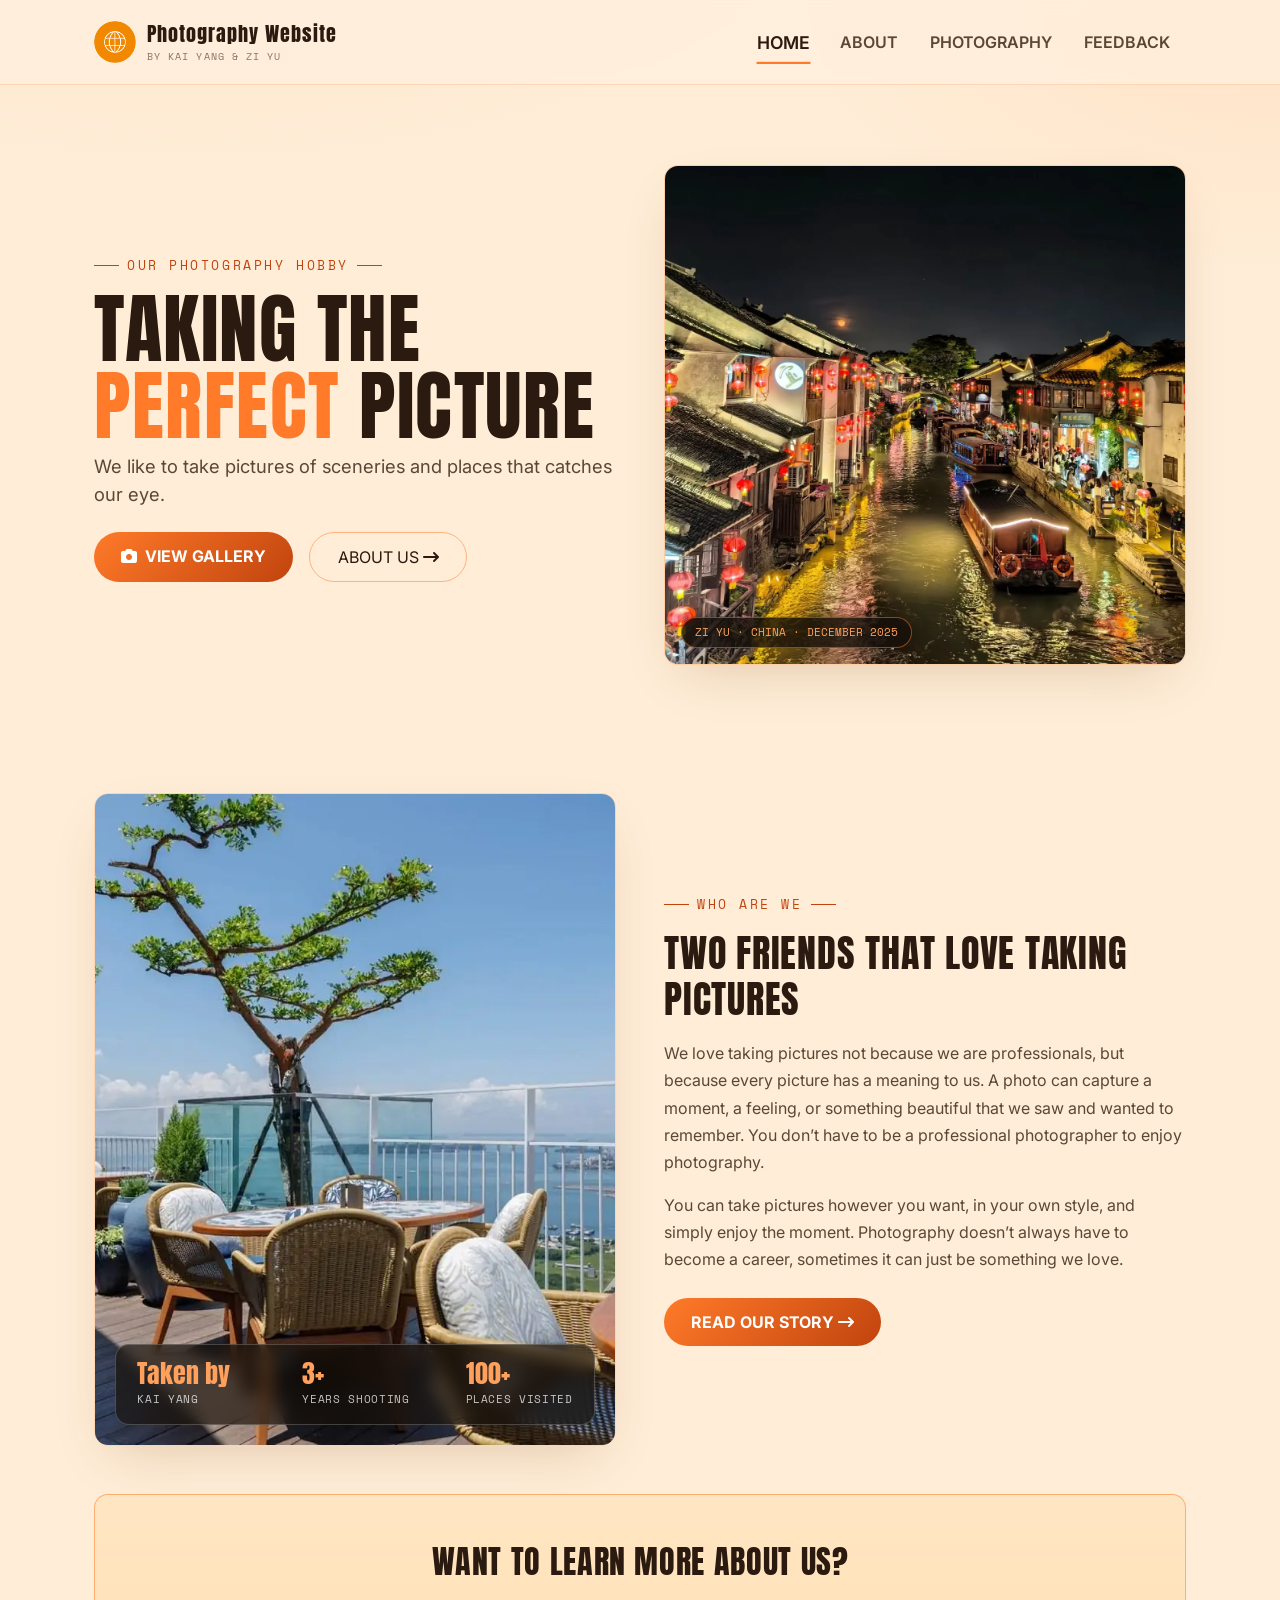
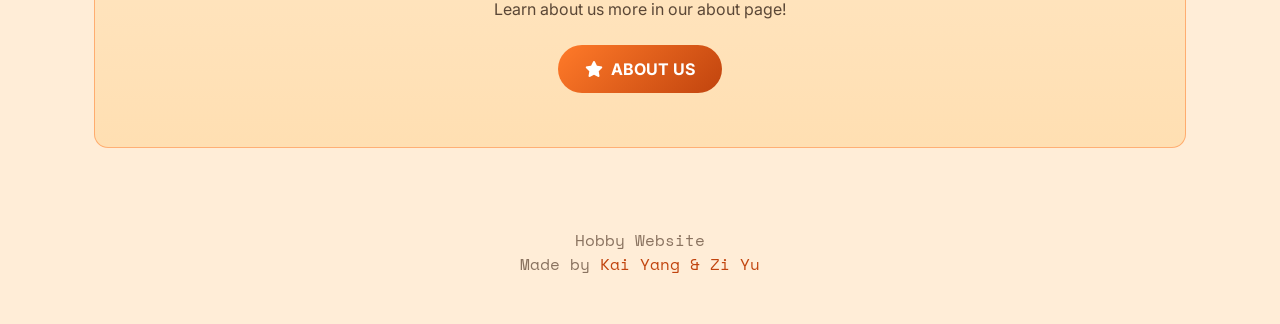
==== commit d11d7b75: "Updated files index.html: - Added a image taken by section to fit the theme of the rest of the page " ====
--- a/index.html
+++ b/index.html
@@ -64,6 +64,10 @@
                         <img src="./images/Urban/LavoRestaurantSeaside.webp" alt="Lavo Restraunt Seaside View">
                         <div class="duo-card">
                             <div>
+                                <div class="duo-num-large">Taken by</div>
+                                <div class="duo-label">Kai Yang</div>
+                            </div>
+                            <div>
                                 <div class="duo-num">3+</div>
                                 <div class="duo-label">Years shooting</div>
                             </div>
--- a/css/style.css
+++ b/css/style.css
@@ -407,15 +407,23 @@
     border:1px solid rgba(255,255,255,.2);
     border-radius:var(--radius);
     padding:1rem 1.25rem;
-}
-
-.duo-num{
+    display:flex;
+    justify-content:center;
+    align-items:center;
+}
+
+.duo-num,
+.duo-num-large{
     font-family:'Anton',sans-serif;
     font-size:1.6rem;
     color:var(--orange-light);
     line-height:1;
 }
 
+.duo-num-large{
+    margin-right:3rem;
+}
+
 .duo-label{
     font-family:'Space Mono',monospace;
     font-size:.68rem;
@@ -423,6 +431,11 @@
     text-transform:uppercase;
     letter-spacing:.06em;
     margin-top:.3rem;
+    margin-right:2rem;
+}
+
+.duo-card > div:last-child .duo-label{
+    margin-right:0rem;
 }
 
 .about-heading{
@@ -1523,6 +1536,11 @@
         grid-column:span 2;
         grid-row:span 2;
     }
+
+    .duo-num-large,
+    .duo-label{
+        margin-right:0rem;
+    }
 }
 
 @media (max-width:400px){
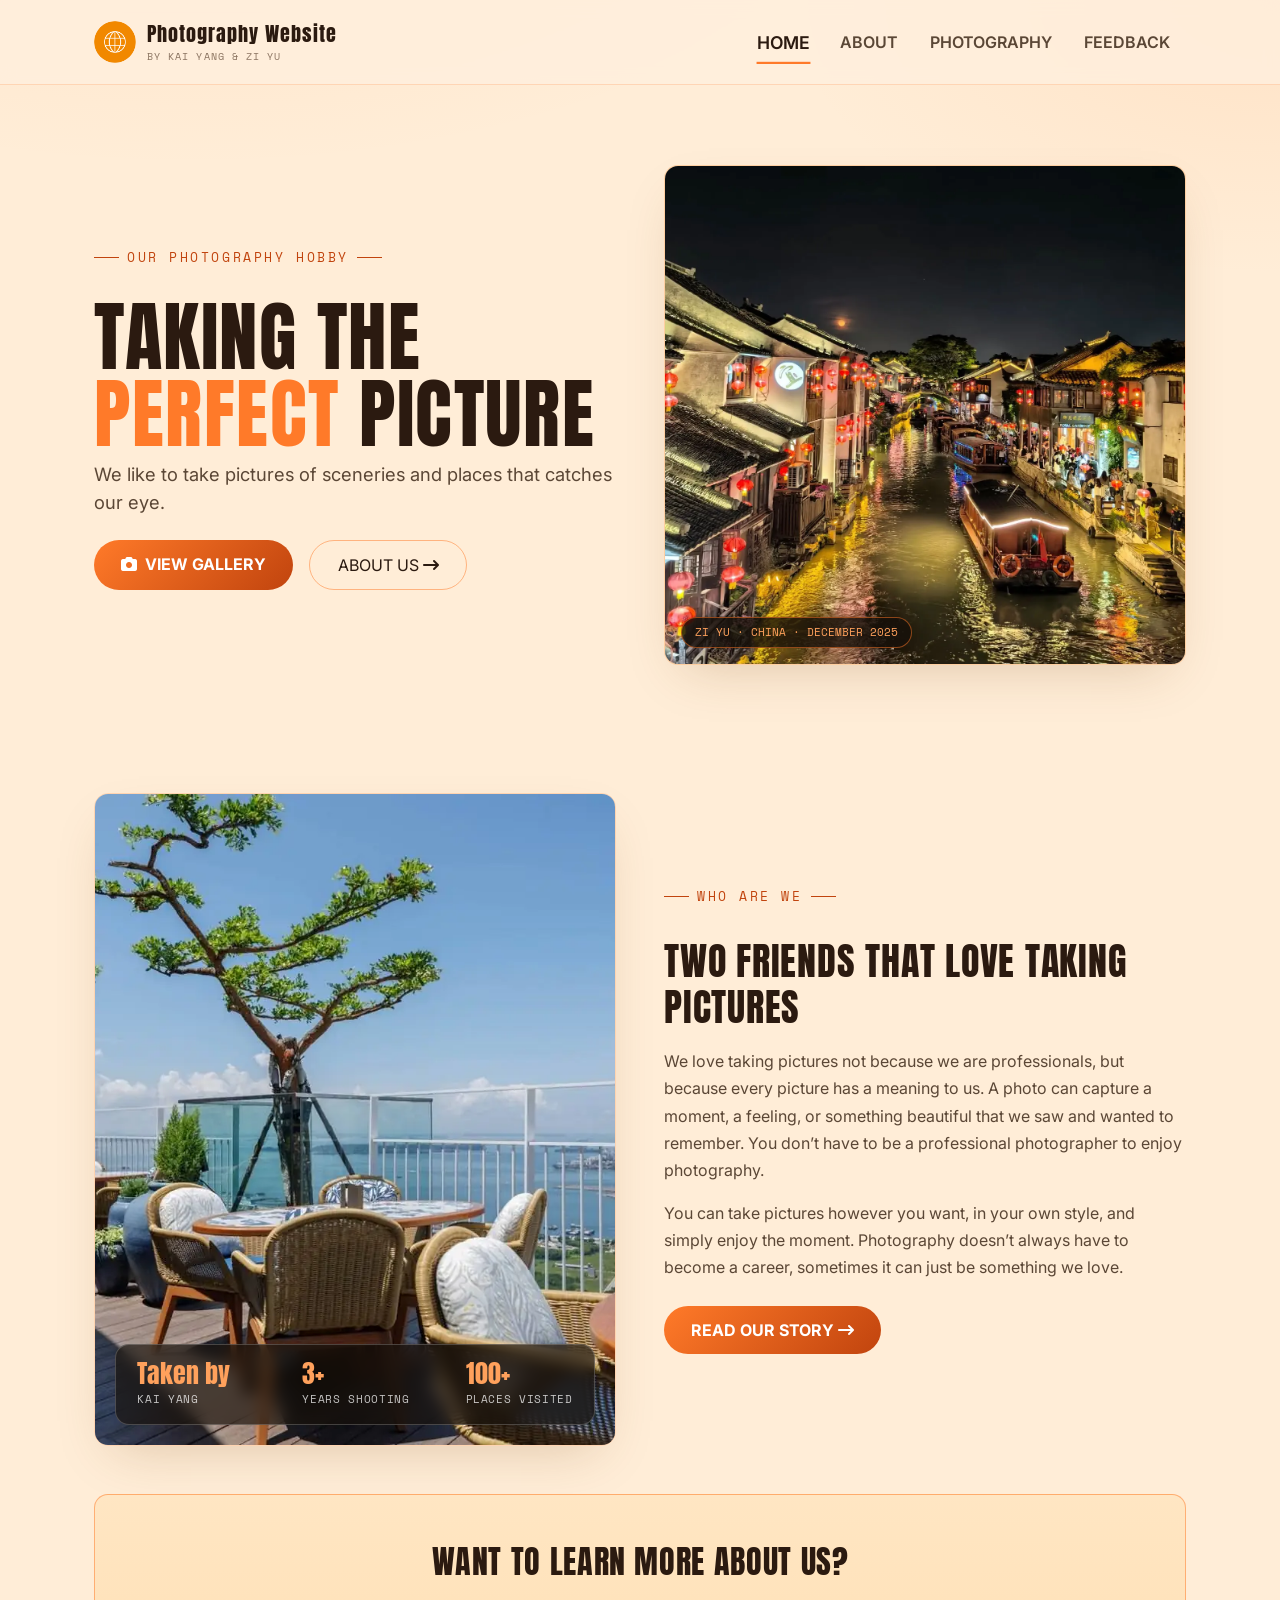
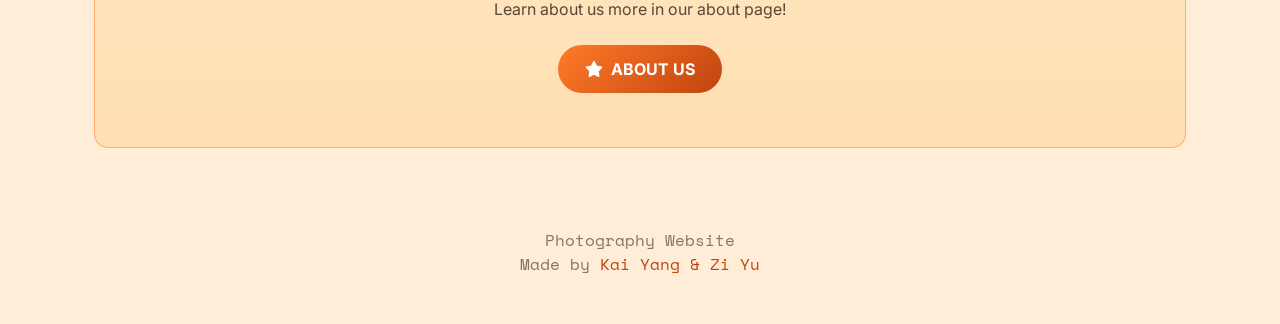
==== commit 279dc6cb: "Fixed bugs & Renamed website Fixed: - Changed popup images to show the full width of the images inst" ====
--- a/index.html
+++ b/index.html
@@ -97,6 +97,6 @@
             </div>
         </div>
     </section>
-    <div class="credit-line">Hobby Website<br>Made by <span class="accent">Kai Yang &amp; Zi Yu</span></div>
+    <div class="credit-line">Photography Website<br>Made by <span class="accent">Kai Yang &amp; Zi Yu</span></div>
 </body>
 </html>
--- a/css/style.css
+++ b/css/style.css
@@ -77,7 +77,7 @@
     display:inline-flex;
     align-items:center;
     gap:.5rem;
-    margin-bottom:1rem;
+    margin-bottom:2rem;
 }
 
 .eyebrow::before,
@@ -1522,16 +1522,9 @@
         grid-auto-rows:160px;
     }
 
-    .collection-item-wide{
-        grid-column:span 2;
-    }
-
-    .collection-item-large{
-        grid-row:span 2;
-        grid-column:span 2;
-    }
-
-
+    .collection-item,
+    .collection-item-wide,
+    .collection-item-large,
     .collection-item-tall{
         grid-column:span 2;
         grid-row:span 2;
@@ -1541,9 +1534,20 @@
     .duo-label{
         margin-right:0rem;
     }
-}
-
-@media (max-width:400px){
+
+    .popup-img-wrap img{
+        width:auto;
+        height:auto;
+        max-width:90vw;
+        max-height:65vh;
+    }
+
+    .main-image img{
+        object-position:75%;
+    }
+}
+
+@media (max-width:520px){
     .btn-glow,
     .btn-outline-glow{
         padding:.6rem 1.1rem;
@@ -1568,7 +1572,7 @@
     .section,
     .lost-wrap{
         padding-bottom:.9rem;
-        padding-top:.9rem;
+        padding-top:2.5rem;
     }
 
     .d-flex.flex-wrap.gap-3{
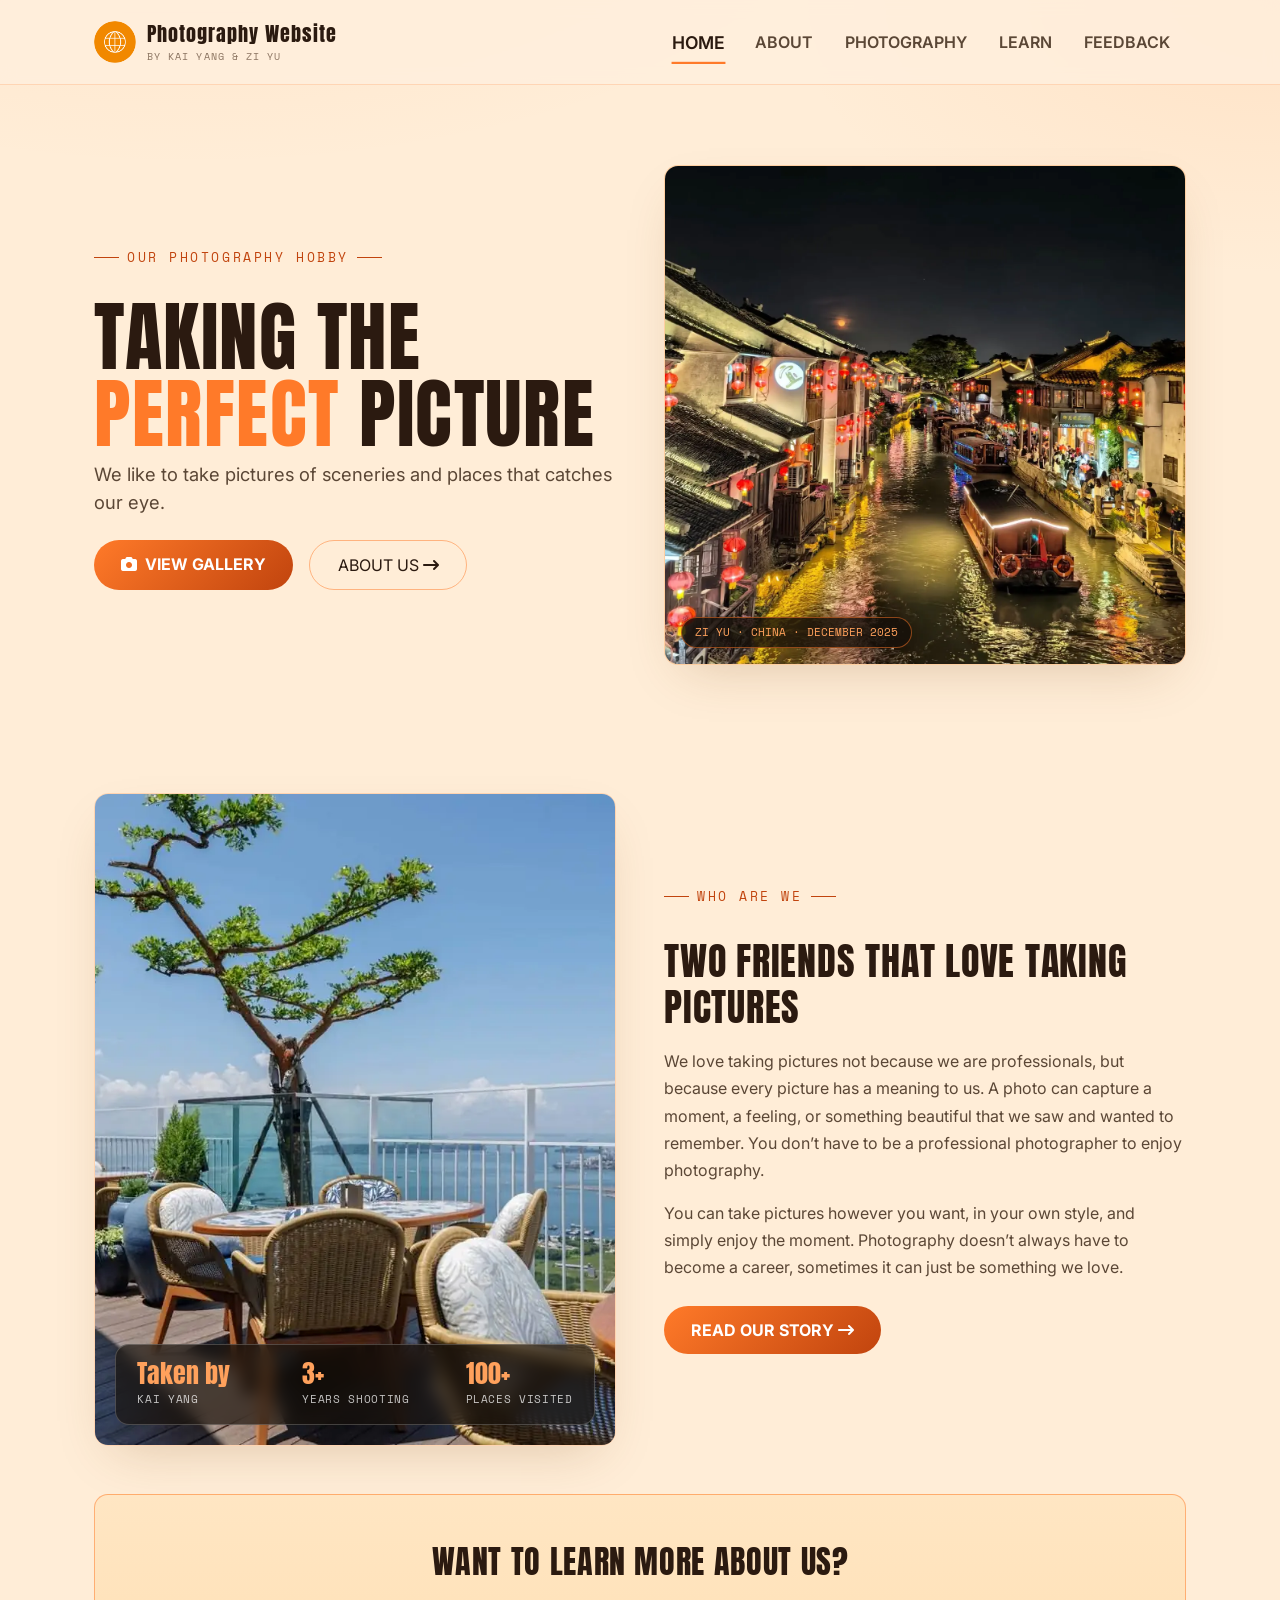
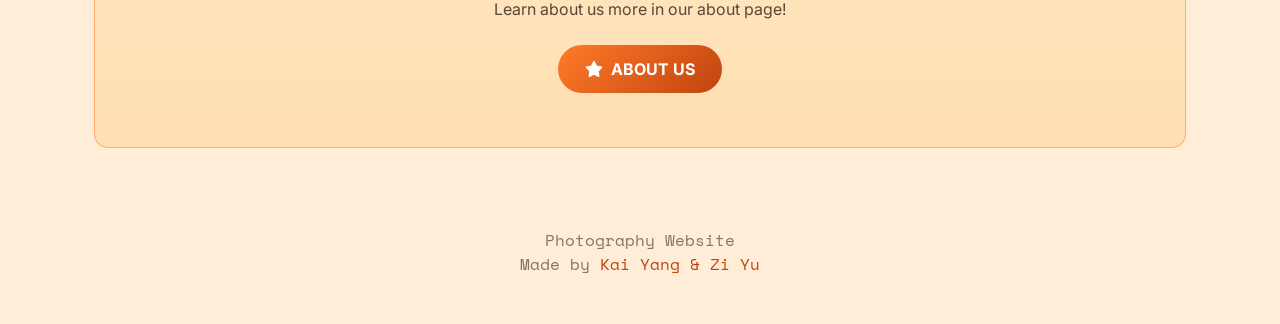
==== commit a462a3c7: "Added learn.html" ====
--- a/index.html
+++ b/index.html
@@ -31,6 +31,7 @@
                     <li class="nav-item"><a class="nav-link topnav-link" href="index.html">Home</a></li>
                     <li class="nav-item"><a class="nav-link topnav-link" href="about.html">About</a></li>
                     <li class="nav-item"><a class="nav-link topnav-link" href="photography.html">Photography</a></li>
+                    <li class="nav-item"><a class="nav-link topnav-link" href="learn.html">Learn</a></li>
                     <li class="nav-item"><a class="nav-link topnav-link" href="feedback.html">Feedback</a></li>
                 </ul>
             </div>
--- a/css/style.css
+++ b/css/style.css
@@ -612,8 +612,13 @@
     transform:translateY(-50%) scale(1.08);
 }
 
-.prev_btn{ left:1rem; }
-.next_btn{ right:1rem; }
+.prev_btn{
+    left:1rem;
+}
+
+.next_btn{
+    right:1rem;
+}
 
 .dot_row{
     display:flex;
@@ -1375,11 +1380,316 @@
     }
 }
 
-@media (prefers-reduced-motion:reduce){
-    *{
-        animation-duration:.001ms!important;
-        transition-duration:.001ms!important;
-        scroll-behavior:auto!important;
+.learn-grid{
+    display:grid;
+    grid-template-columns:repeat(3,1fr);
+    gap:1.5rem;
+}
+
+.learn-card{
+    background:linear-gradient(var(--surface),var(--surface-2));
+    border:1px solid var(--border);
+    border-radius:var(--radius);
+    padding:1.9rem 1.75rem;
+    transition:transform .3s var(--ease), box-shadow .3s var(--ease), border-color .3s var(--ease);
+}
+
+.learn-card:hover{
+    transform:translateY(-6px);
+    box-shadow:var(--shadow);
+    border-color:var(--border-strong);
+}
+
+.learn-card-icon{
+    width:52px;
+    height:52px;
+    border-radius:50%;
+    display:flex;
+    align-items:center;
+    justify-content:center;
+    background:linear-gradient(135deg,var(--orange),var(--orange-deep));
+    color:#fff;
+    font-size:1.2rem;
+    margin-bottom:1.1rem;
+    flex-shrink:0;
+}
+
+.learn-card-title{
+    font-family:'Anton',sans-serif;
+    font-size:1.25rem;
+    text-transform:uppercase;
+    margin-bottom:.6rem;
+}
+
+.learn-card-text{
+    color:var(--text-dim);
+    font-size:.92rem;
+    line-height:1.65;
+    margin-bottom:1.1rem;
+}
+
+.learn-card-visual{
+    margin-top:1.2rem;
+    padding-top:1.2rem;
+    border-top:1px dashed var(--border);
+}
+
+.color-wheel-row{
+    display:flex;
+    align-items:center;
+    gap:1.25rem;
+}
+
+.color-wheel{
+    width:88px;
+    height:88px;
+    border-radius:50%;
+    flex-shrink:0;
+    background:conic-gradient(
+        #ff3b30, #ff9500, #ffcc00, #34c759,
+        #30b0c7, #007aff, #5856d6, #af52de, #ff3b30
+    );
+    border:3px solid #fff8ec;
+    box-shadow:0 8px 20px -8px rgba(120,70,20,.35);
+}
+
+.color-swatch-list{
+    display:flex;
+    flex-direction:column;
+    gap:.5rem;
+    flex:1;
+    min-width:0;
+}
+
+.color-swatch{
+    display:flex;
+    align-items:center;
+    gap:.6rem;
+    font-family:'Space Mono',monospace;
+    font-size:.7rem;
+    color:var(--text-faint);
+    text-transform:uppercase;
+    letter-spacing:.05em;
+}
+
+.color-swatch-dot{
+    width:14px;
+    height:14px;
+    border-radius:50%;
+    flex-shrink:0;
+    border:2px solid #fff8ec;
+    box-shadow:0 2px 6px -2px rgba(120,70,20,.4);
+}
+
+.focus-diagram{
+    position:relative;
+    width:120px;
+    height:120px;
+    margin:0 auto;
+}
+
+.focus-ring{
+    position:absolute;
+    top:50%;
+    left:50%;
+    border-radius:50%;
+    border:2px solid var(--border-strong);
+    transform:translate(-50%,-50%);
+}
+
+.focus-ring-1{
+    width:120px;
+    height:120px;
+
+}
+.focus-ring-2{
+    width:80px;
+    height:80px;
+}
+
+.focus-ring-3{
+    width:44px;
+    height:44px;
+    border-color:var(--orange);
+    border-width:3px;
+}
+
+.focus-cross::before,
+.focus-cross::after{
+    content:"";
+    position:absolute;
+    top:50%;
+    left:50%;
+    background:var(--orange);
+}
+
+.focus-cross::before{
+    width:14px;
+    height:2px;
+    transform:translate(-50%,-50%);
+}
+
+.focus-cross::after{
+    width:2px;
+    height:14px;
+    transform:translate(-50%,-50%);
+}
+
+.rule-grid-demo{
+    position:relative;
+    border-radius:10px;
+    overflow:hidden;
+    aspect-ratio:4/3;
+    border:1px solid var(--border);
+}
+
+.rule-grid-demo img{
+    width:100%;
+    height:100%;
+    object-fit:cover;
+    display:block;
+}
+
+.rule-grid-lines{
+    position:absolute;
+    inset:0;
+    display:grid;
+    grid-template-columns:repeat(3,1fr);
+    grid-template-rows:repeat(3,1fr);
+    pointer-events:none;
+}
+
+.rule-grid-lines div{
+    border:1px solid rgba(255,255,255,.55);
+}
+
+.rule-grid-lines div:not(:nth-child(3n)),
+.rule-grid-lines div:nth-child(n+7){
+    display:block;
+}
+
+.rule-grid-lines div:nth-child(3),
+.rule-grid-lines div:nth-child(6),
+.rule-grid-lines div:nth-child(9){
+    border-right:none;
+}
+
+.rule-grid-lines div:nth-child(n+7){
+    border-bottom:none;
+}
+
+.video-frame{
+    position:relative;
+    width:100%;
+    aspect-ratio:16/9;
+    border-radius:var(--radius);
+    overflow:hidden;
+    border:1px solid var(--border);
+    box-shadow:var(--shadow);
+    background:#000;
+}
+
+.video-frame iframe{
+    position:absolute;
+    inset:0;
+    width:100%;
+    height:100%;
+    border:0;
+}
+
+.video-caption{
+    display:flex;
+    align-items:center;
+    justify-content:space-between;
+    flex-wrap:wrap;
+    gap:.5rem;
+    margin-top:1rem;
+    font-family:'Space Mono',monospace;
+    font-size:.75rem;
+    color:var(--text-faint);
+    text-transform:uppercase;
+    letter-spacing:.06em;
+}
+
+.tips_carousel{
+    position:relative;
+    overflow:hidden;
+    padding:0 3.2rem;
+}
+
+.tips_track{
+    display:flex;
+    transition:transform .5s var(--ease);
+}
+
+.tip_card{
+    flex:0 0 100%;
+    padding:0 .6rem;
+}
+
+.tip_card_inner{
+    background:linear-gradient(var(--surface),var(--surface-2));
+    border:1px solid var(--border);
+    border-radius:var(--radius);
+    padding:1.75rem;
+    height:100%;
+    transition:border-color .3s var(--ease), box-shadow .3s var(--ease);
+}
+
+.tip_card_inner:hover{
+    border-color:var(--border-strong);
+    box-shadow:var(--shadow);
+}
+
+.tip_card_icon{
+    width:44px;
+    height:44px;
+    border-radius:12px;
+    display:flex;
+    align-items:center;
+    justify-content:center;
+    background:rgba(255,122,41,.14);
+    color:var(--orange-deep);
+    font-size:1.05rem;
+    margin-bottom:1rem;
+}
+
+.tip_card_title{
+    font-family:'Anton',sans-serif;
+    font-size:1.05rem;
+    text-transform:uppercase;
+    margin-bottom:.5rem;
+}
+
+.tip_card_text{
+    color:var(--text-dim);
+    font-size:.88rem;
+    line-height:1.6;
+}
+
+.tips_carousel .slide_btn{
+    width:40px;
+    height:40px;
+    background:var(--surface);
+    border-color:var(--border-strong);
+    color:var(--orange-deep);
+}
+
+.tips_carousel .slide_btn:hover{
+    background:var(--orange);
+    color:#fff;
+}
+
+.tips_carousel .prev_btn{
+    left:1rem;
+}
+.tips_carousel .next_btn{
+    right:1rem;
+}
+
+@media (min-width:576px){
+    .tip_card{
+        flex:0 0 50%;
     }
 }
 
@@ -1391,6 +1701,10 @@
     .ticket{
         max-width:45%;
         margin: 1% auto 1% auto;
+    }
+
+    .tip_card{
+        flex:0 0 33.3333%;
     }
 }
 
@@ -1545,6 +1859,14 @@
     .main-image img{
         object-position:75%;
     }
+
+    .learn-grid{
+        grid-template-columns:1fr;
+    }
+
+    .tips_carousel{
+        padding:0 2.6rem;
+    }
 }
 
 @media (max-width:520px){
@@ -1590,4 +1912,27 @@
     .polaroid-frame i{
         font-size:2.6rem;
     }
+
+    .color-wheel-row{
+        flex-direction:column;
+        text-align:center;
+    }
+
+    .tips_carousel{
+        padding:0 2.2rem;
+    }
+
+    .tips_carousel .slide_btn{
+        width:34px;
+        height:34px;
+        font-size:.8rem;
+    }
+}
+
+@media (prefers-reduced-motion:reduce){
+    *{
+        animation-duration:.001ms!important;
+        transition-duration:.001ms!important;
+        scroll-behavior:auto!important;
+    }
 }
